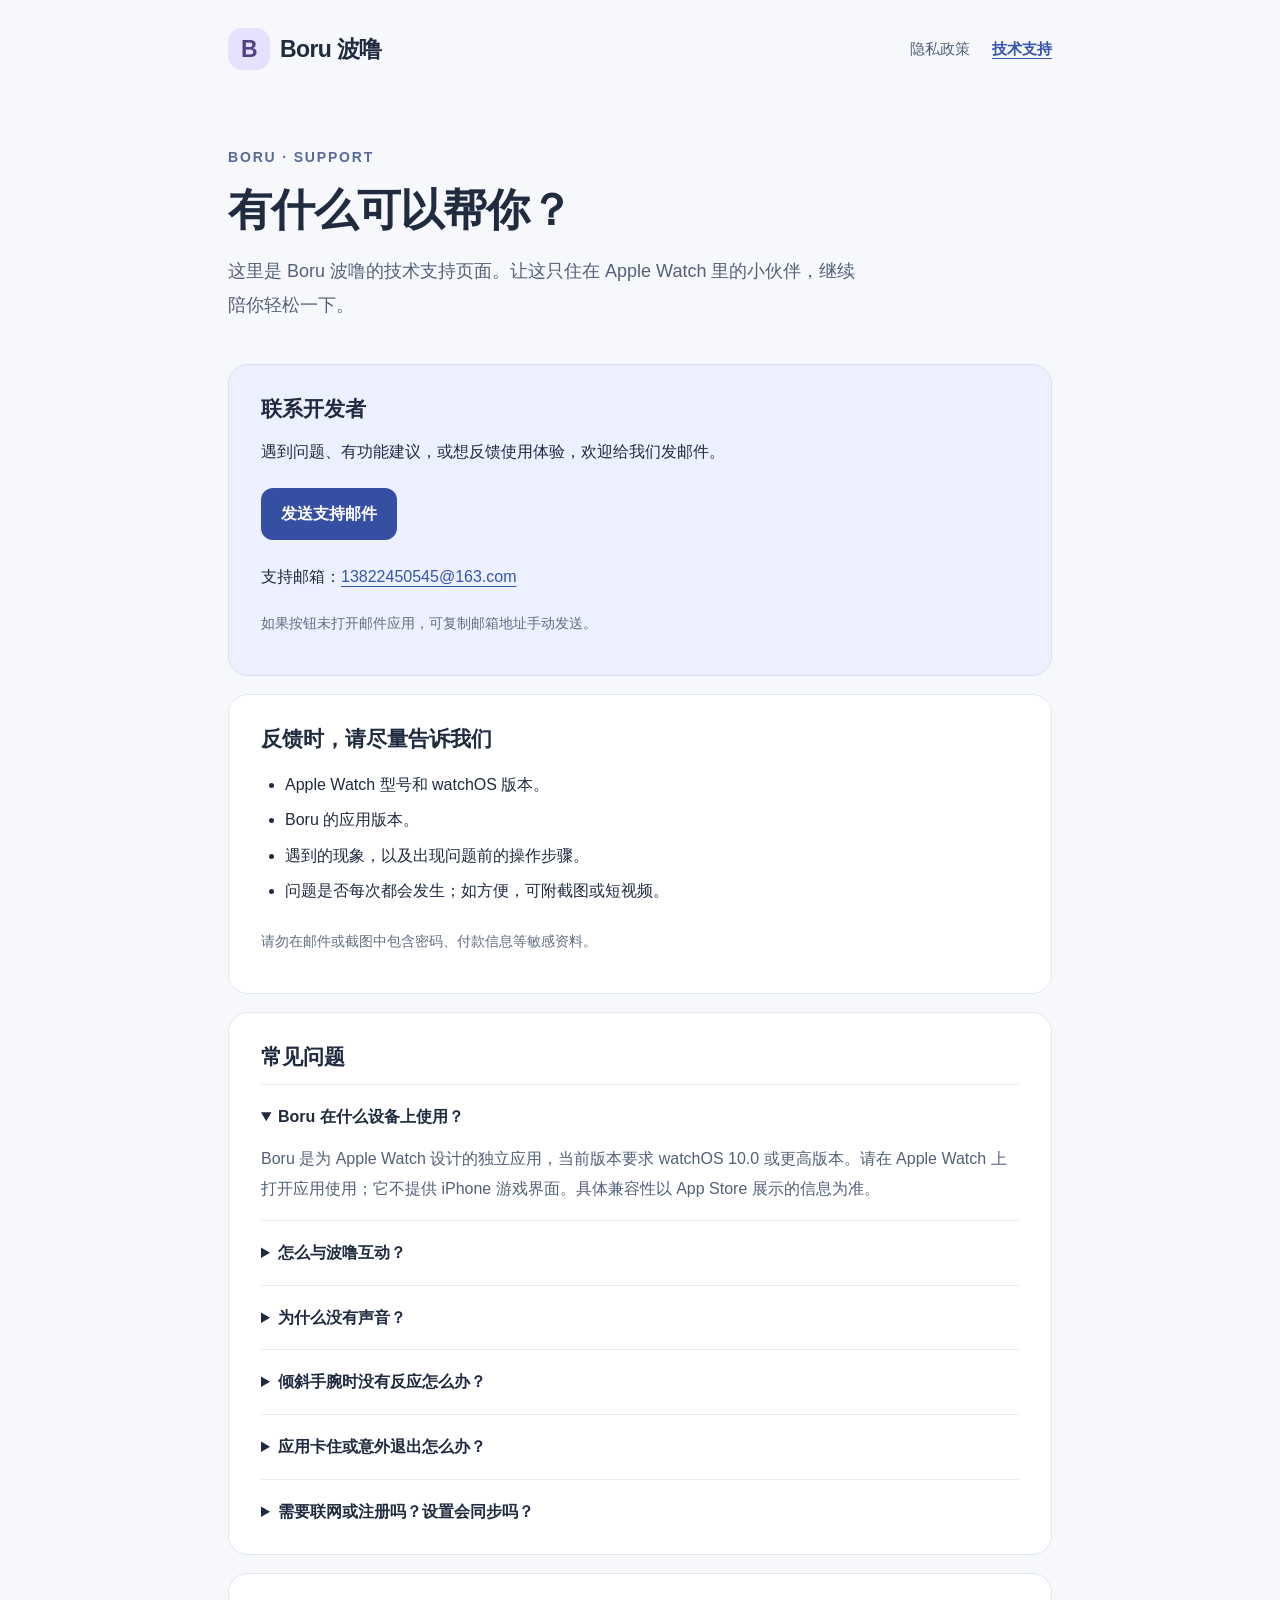
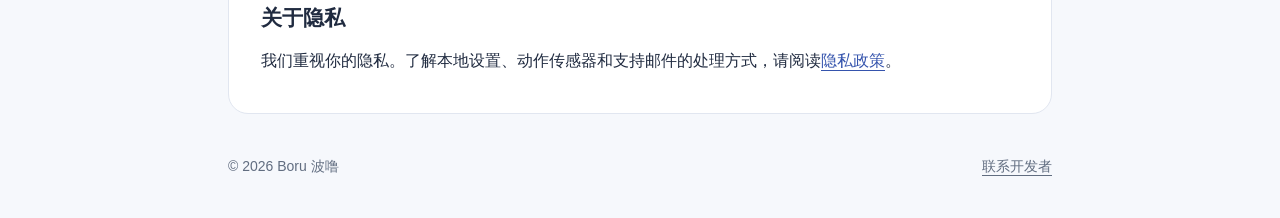
==== index.html @ d184c3e7 "init" ====
<!doctype html>
<html lang="zh-CN"><head><meta charset="utf-8"><meta name="viewport" content="width=device-width, initial-scale=1"><meta http-equiv="refresh" content="0; url=support.html"><title>Boru 波噜</title></head><body><p><a href="support.html">进入 Boru 技术支持</a> · <a href="privacy.html">隐私政策</a></p></body></html>
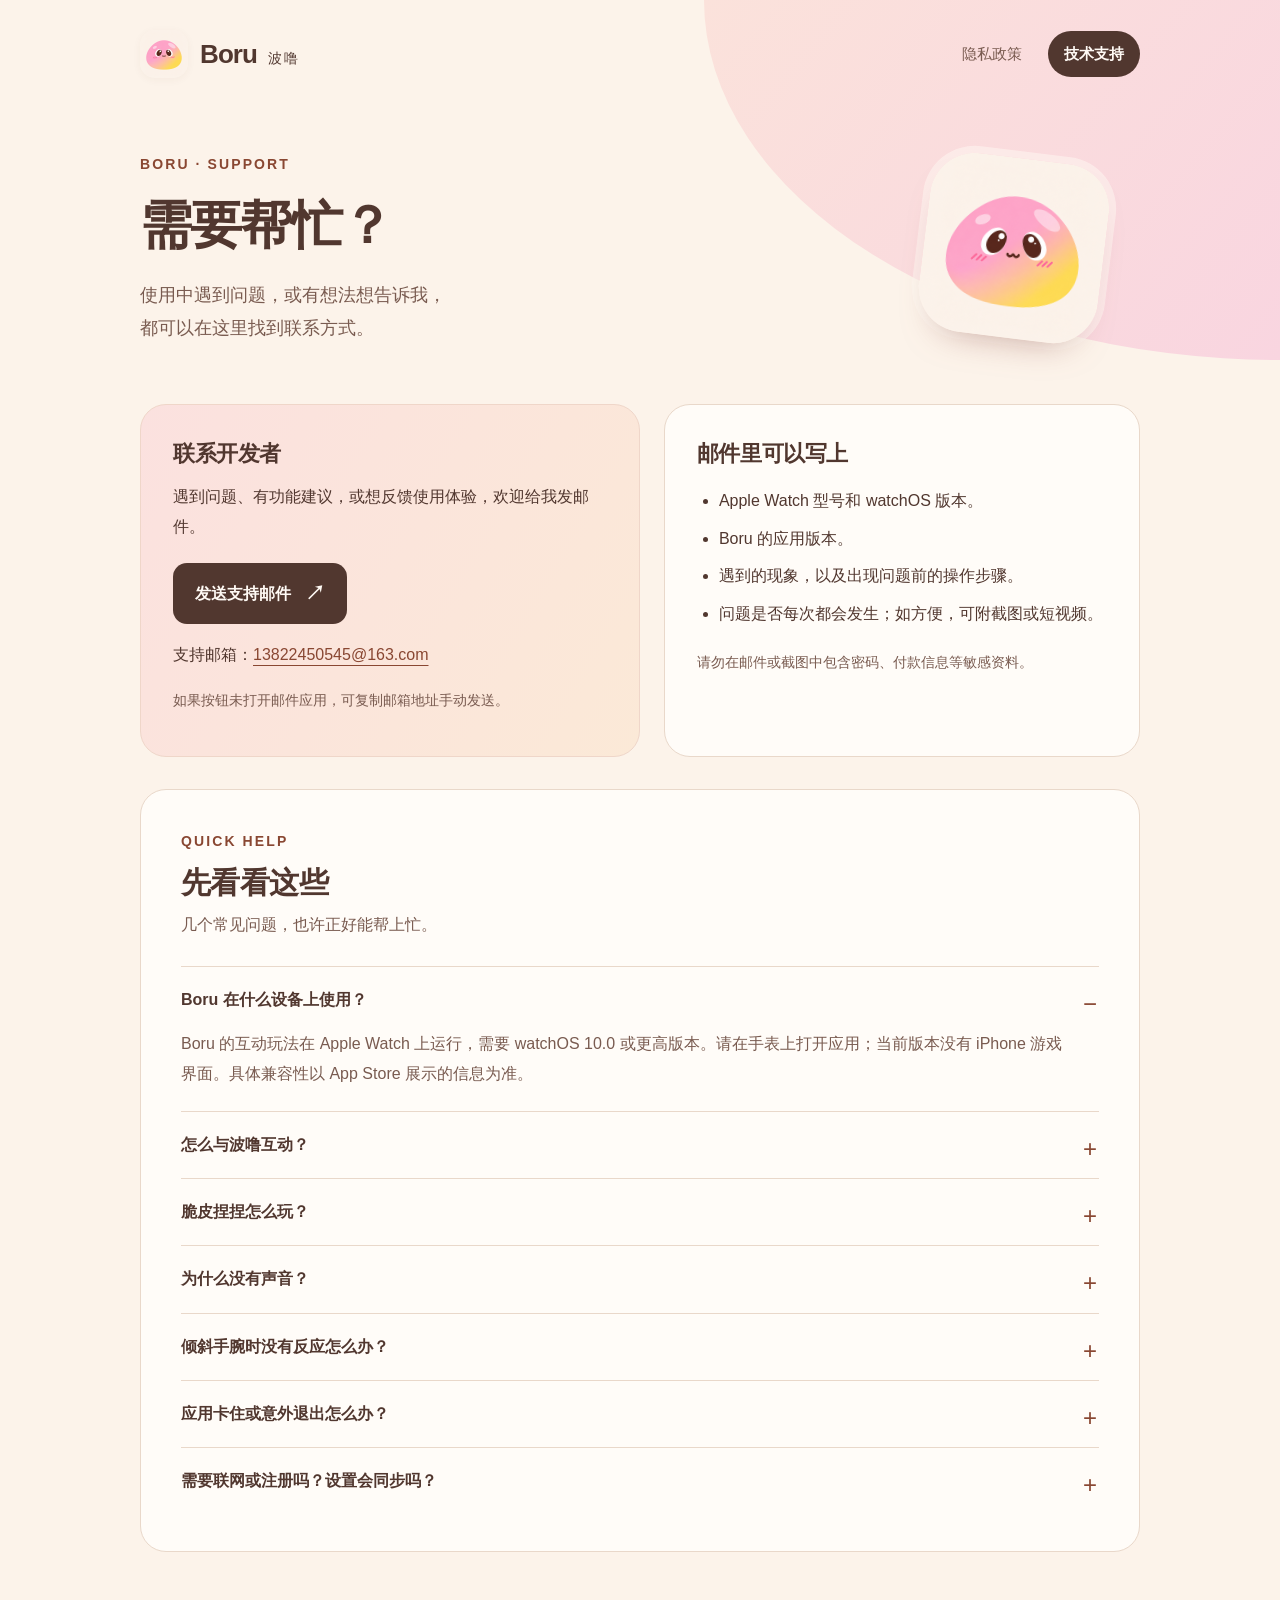
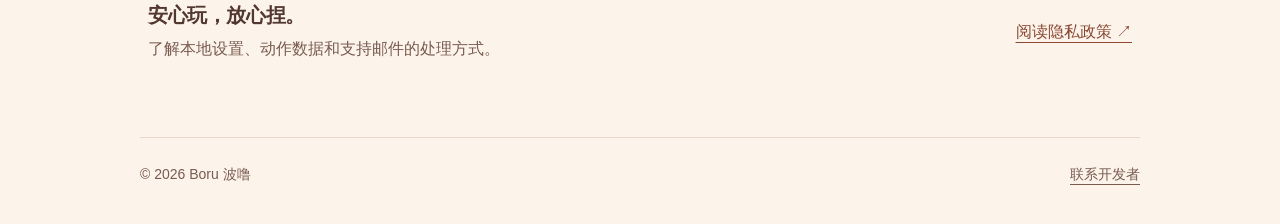
==== commit acc4d647: "feat: 优化样式" ====
--- a/index.html
+++ b/index.html
@@ -1,2 +1,2 @@
 <!doctype html>
-<html lang="zh-CN"><head><meta charset="utf-8"><meta name="viewport" content="width=device-width, initial-scale=1"><meta http-equiv="refresh" content="0; url=support.html"><title>Boru 波噜</title></head><body><p><a href="support.html">进入 Boru 技术支持</a> · <a href="privacy.html">隐私政策</a></p></body></html>
+<html lang="zh-CN"><head><meta charset="utf-8"><meta name="viewport" content="width=device-width, initial-scale=1"><meta http-equiv="refresh" content="0; url=support.html"><meta name="theme-color" content="#fcf3ea"><link rel="icon" type="image/png" sizes="32x32" href="assets/favicon.png"><link rel="apple-touch-icon" href="assets/apple-touch-icon.png"><link rel="stylesheet" href="styles.css"><title>Boru 波噜</title></head><body><p><a href="support.html">进入 Boru 技术支持</a> · <a href="privacy.html">隐私政策</a></p></body></html>
--- a/styles.css
+++ b/styles.css
@@ -0,0 +1,128 @@
+:root {
+  color-scheme: light;
+  --cream: #fcf3ea;
+  --paper: #fffcf8;
+  --ink: #51372f;
+  --muted: #795b50;
+  --accent: #894732;
+  --line: #e9d8ca;
+  --pink: #f9d7dc;
+}
+* { box-sizing: border-box; }
+html { scroll-behavior: smooth; }
+body {
+  margin: 0;
+  background: var(--cream);
+  color: var(--ink);
+  font: 16px/1.85 -apple-system, BlinkMacSystemFont, "Segoe UI", "PingFang SC", "Microsoft YaHei", sans-serif;
+  -webkit-font-smoothing: antialiased;
+}
+body::before {
+  content: "";
+  position: absolute;
+  z-index: -1;
+  top: 0;
+  right: 0;
+  width: min(45vw, 620px);
+  height: 360px;
+  border-bottom-left-radius: 100%;
+  background: linear-gradient(130deg, #fbe2db, #f9d5e0);
+  pointer-events: none;
+}
+::selection { background: #f5c9cb; color: var(--ink); }
+a { color: var(--accent); text-underline-offset: 5px; text-decoration-thickness: 1px; }
+a:hover { color: #5d3023; }
+a:focus-visible, summary:focus-visible { outline: 3px solid var(--accent); outline-offset: 5px; }
+.skip-link { position: absolute; top: 12px; left: 20px; transform: translateY(-200%); z-index: 10; padding: 8px 16px; border-radius: 12px; background: var(--paper); }
+.skip-link:focus { transform: none; }
+header, main, footer { width: min(100% - 72px, 1000px); margin-inline: auto; }
+header { display: flex; align-items: center; justify-content: space-between; gap: 24px; padding-block: 30px; }
+.brand { display: inline-flex; align-items: center; gap: 12px; color: var(--ink); text-decoration: none; flex-shrink: 0; }
+.brand img { display: block; border-radius: 15px; box-shadow: 0 2px 8px #7047310c; }
+.brand-name { font-size: 26px; font-weight: 850; letter-spacing: -.9px; }
+.brand-cn { font-size: 14px; font-weight: 500; letter-spacing: .08em; margin-left: 5px; }
+nav { display: flex; align-items: center; gap: 10px; font-size: 15px; }
+nav a { padding: 9px 16px; border-radius: 999px; color: var(--muted); text-decoration: none; white-space: nowrap; }
+nav a:hover { background: #fff8f0; }
+nav a[aria-current="page"] { background: var(--ink); color: #fffaf5; font-weight: 600; }
+.hero { display: flex; align-items: center; justify-content: space-between; gap: 32px; padding: 38px 0 54px; }
+.hero-copy { flex: 1; }
+.eyebrow { color: var(--accent); font-size: 14px; letter-spacing: .15em; font-weight: 650; }
+h1 { font-size: clamp(36px, 5vw, 52px); line-height: 1.3; letter-spacing: -.035em; margin: 14px 0 20px; font-weight: 750; }
+h2 { margin: 0 0 12px; font-size: 22px; line-height: 1.5; letter-spacing: -.02em; }
+p { margin: 10px 0; }
+.intro { color: var(--muted); font-size: 18px; line-height: 1.8; margin-bottom: 0; }
+.meta { font-size: 14px; color: var(--muted); margin-top: 18px; }
+.hero-icon { width: 180px; height: auto; border-radius: 25%; transform: rotate(7deg); margin: 12px 36px 12px 0; box-shadow: 0 20px 36px -24px #9c6257aa, 0 0 0 7px #fff9f380; }
+.policy-dates { display: flex; flex-wrap: wrap; gap: 0 18px; }
+.policy-dates span { white-space: nowrap; }
+.card { background: var(--paper); border: 1px solid var(--line); border-radius: 26px; padding: 32px; margin-bottom: 24px; }
+.highlight { background: linear-gradient(120deg, #fbe1df, #fbe9d7); border-color: #efd6c9; }
+.tag { display: inline-block; font-size: 14px; padding: 3px 12px; border: 1px solid #cfaea0; border-radius: 999px; margin: 0 6px 8px 0; color: #704c3e; background: #fff8f078; }
+.support-grid { display: grid; grid-template-columns: 1.05fr 1fr; gap: 24px; }
+.support-grid .card { margin-bottom: 0; }
+ul { padding-left: 22px; margin: 10px 0; }
+li { padding: 4px 0; }
+.button { display: inline-flex; align-items: center; gap: 14px; background: var(--ink); color: #fffaf5; border-radius: 14px; padding: 12px 22px; margin: 12px 0 6px; text-decoration: none; font-weight: 600; }
+.button::after { content: "↗"; font-size: 20px; }
+.button:hover { background: #704637; color: #fffaf5; }
+.email { overflow-wrap: anywhere; }
+.faq { margin-top: 32px; padding: 36px 40px; }
+.section-heading { margin-bottom: 26px; }
+.section-heading h2 { margin: 5px 0; font-size: 30px; }
+.section-heading p { color: var(--muted); margin: 0; }
+details { border-top: 1px solid var(--line); padding: 0; }
+summary { cursor: pointer; font-weight: 600; padding: 20px 34px 20px 0; list-style: none; position: relative; line-height: 1.65; }
+summary::-webkit-details-marker { display: none; }
+summary::after { content: "+"; position: absolute; right: 2px; top: 17px; font-size: 24px; font-weight: 400; color: var(--accent); }
+details[open] > summary::after { content: "−"; }
+details p { color: var(--muted); margin: -4px 28px 22px 0; }
+.privacy-note { display: flex; align-items: center; justify-content: space-between; gap: 24px; padding: 24px 8px 34px; }
+.privacy-note h2 { font-size: 20px; margin-bottom: 4px; }
+.privacy-note p { margin: 0; color: var(--muted); }
+.privacy-note > a { flex-shrink: 0; }
+.policy-page main { max-width: 900px; }
+.policy-page .hero-icon { width: 154px; margin-right: 14px; }
+.policy-page .hero { padding-bottom: 38px; }
+.policy-page .highlight { padding: 30px 36px; }
+.policy-content { background: var(--paper); border: 1px solid var(--line); border-radius: 26px; padding: 8px 40px; }
+.policy-content .card { background: none; border: 0; border-bottom: 1px solid var(--line); border-radius: 0; padding: 30px 0; margin: 0; }
+.policy-content .card:last-child { border-bottom: 0; }
+.policy-content p { color: #654b40; }
+footer { display: flex; justify-content: space-between; gap: 16px; border-top: 1px solid var(--line); margin-top: 40px; padding: 24px 0 36px; font-size: 14px; color: var(--muted); }
+footer a { color: inherit; }
+@media (max-width: 700px) {
+  header, main, footer { width: calc(100% - 40px); }
+  header { padding-block: 22px; gap: 10px; }
+  .brand { gap: 8px; }
+  .brand img { width: 40px; height: 40px; border-radius: 12px; }
+  .brand-name { font-size: 23px; }
+  .brand-cn { display: none; }
+  nav { gap: 4px; font-size: 14px; }
+  nav a { padding: 8px 11px; }
+  body::before { height: 280px; width: 52vw; }
+  .hero { gap: 18px; padding: 28px 0 36px; align-items: flex-start; position: relative; }
+  .hero-copy { min-width: 0; }
+  .hero-icon, .policy-page .hero-icon { position: absolute; width: 80px; right: 6px; top: 22px; margin: 0; box-shadow: 0 12px 22px -18px #9c6257aa, 0 0 0 4px #fff9f380; }
+  .hero h1 { margin: 18px 0 30px; padding-right: 78px; font-size: 36px; }
+  .hero .eyebrow { font-size: 14px; padding-right: 84px; letter-spacing: .12em; }
+  .intro { font-size: 17px; }
+  .desktop-break { display: none; }
+  .support-grid { grid-template-columns: 1fr; gap: 18px; }
+  .card, .policy-page .highlight { padding: 25px 24px; border-radius: 22px; }
+  .faq { padding: 28px 24px; margin-top: 24px; }
+  .section-heading h2 { font-size: 27px; }
+  .privacy-note { align-items: flex-start; flex-direction: column; gap: 12px; padding: 8px 4px 16px; }
+  .policy-content { padding: 2px 24px; border-radius: 22px; }
+  .policy-content .card { padding: 26px 0; }
+  .meta { line-height: 1.8; }
+  footer { margin-top: 30px; }
+}
+@media (max-width: 360px) {
+  header, main, footer { width: calc(100% - 32px); }
+  nav a { padding-inline: 9px; }
+  .hero h1 { font-size: 32px; }
+  .hero-icon, .policy-page .hero-icon { width: 68px; }
+  .card, .policy-page .highlight, .faq { padding-inline: 20px; }
+}
+@media (prefers-reduced-motion: reduce) { html { scroll-behavior: auto; } }
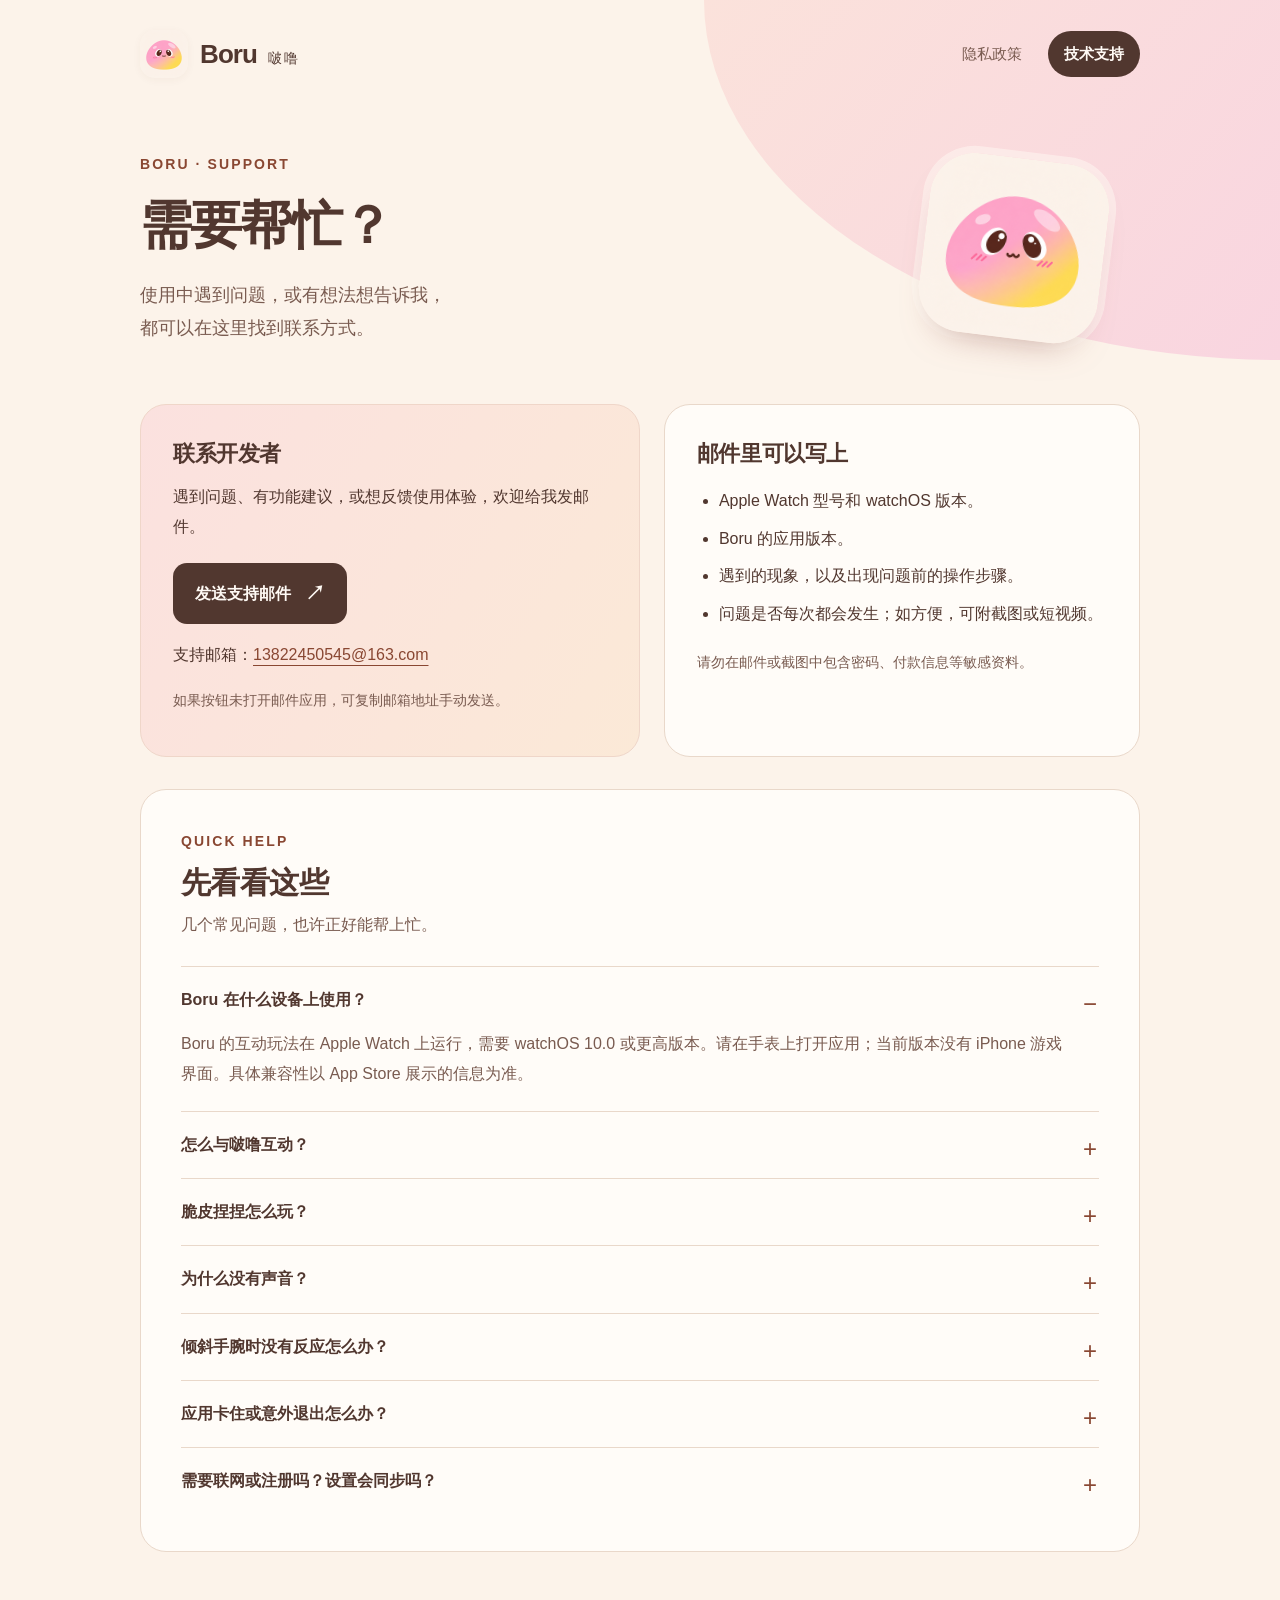
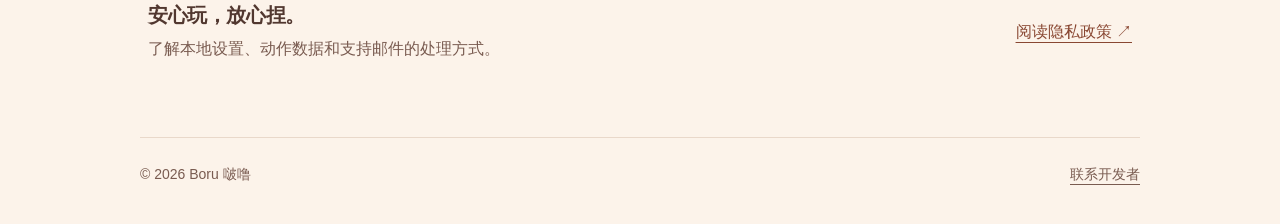
==== commit 99308f10: "fix: 啵噜" ====
--- a/index.html
+++ b/index.html
@@ -1,2 +1,2 @@
 <!doctype html>
-<html lang="zh-CN"><head><meta charset="utf-8"><meta name="viewport" content="width=device-width, initial-scale=1"><meta http-equiv="refresh" content="0; url=support.html"><meta name="theme-color" content="#fcf3ea"><link rel="icon" type="image/png" sizes="32x32" href="assets/favicon.png"><link rel="apple-touch-icon" href="assets/apple-touch-icon.png"><link rel="stylesheet" href="styles.css"><title>Boru 波噜</title></head><body><p><a href="support.html">进入 Boru 技术支持</a> · <a href="privacy.html">隐私政策</a></p></body></html>
+<html lang="zh-CN"><head><meta charset="utf-8"><meta name="viewport" content="width=device-width, initial-scale=1"><meta http-equiv="refresh" content="0; url=support.html"><meta name="theme-color" content="#fcf3ea"><link rel="icon" type="image/png" sizes="32x32" href="assets/favicon.png"><link rel="apple-touch-icon" href="assets/apple-touch-icon.png"><link rel="stylesheet" href="styles.css"><title>Boru 啵噜</title></head><body><p><a href="support.html">进入 Boru 技术支持</a> · <a href="privacy.html">隐私政策</a></p></body></html>
